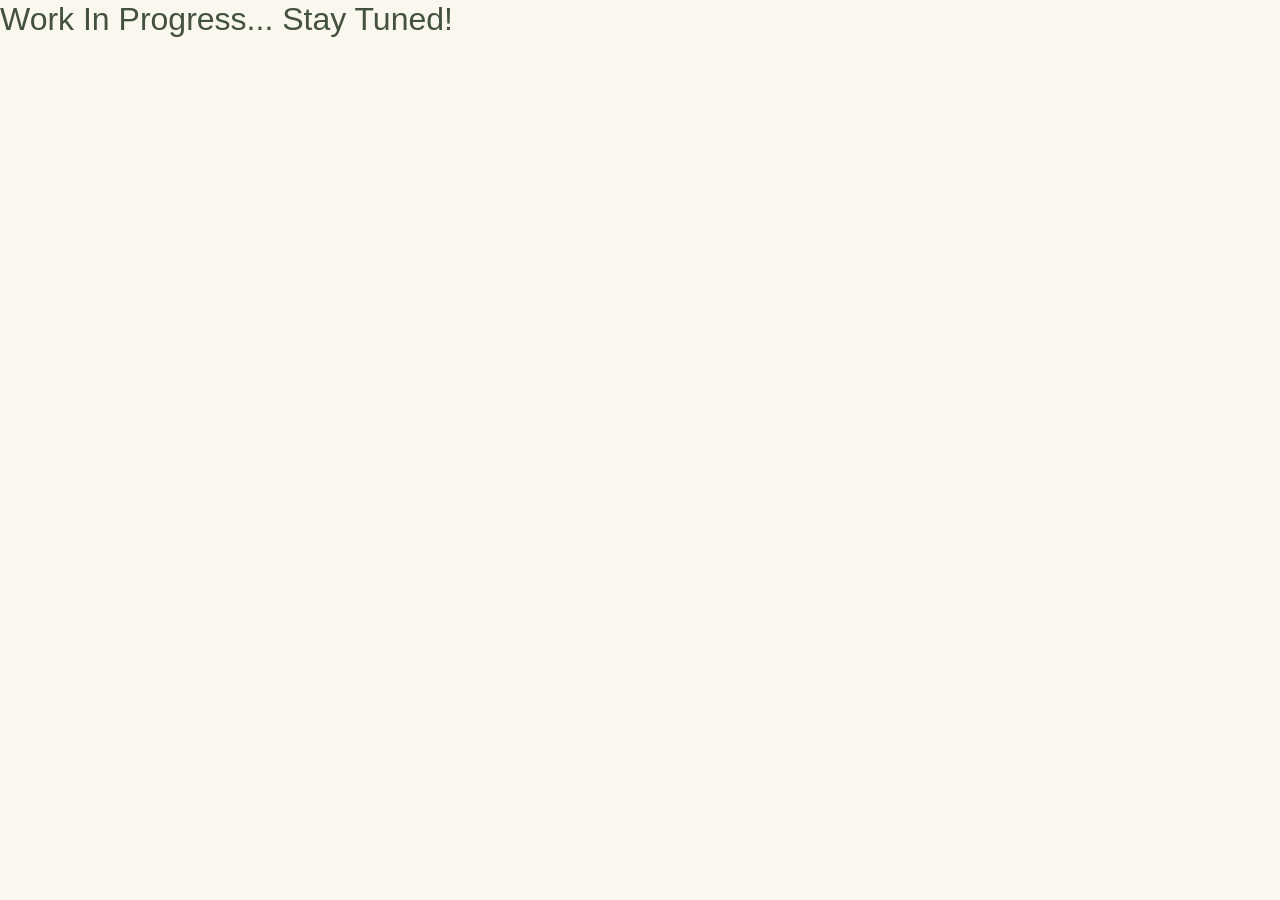
==== nfc-hairclip.html @ beda36d9 "Add files via upload" ====
<!DOCTYPE html>
<html lang="en">
<head>
    <meta charset="UTF-8">
    <meta name="viewport" content="width=device-width, initial-scale=1.0">
    <meta name="description" content="I designed an NFC hairclip that links people to this website!">
    <title>Lily | NFC Hairclip Project</title>

    <link rel="stylesheet" href="style.css">
</head>

<body>
    <h1> Work In Progress... Stay Tuned!</h1>
</body>
</html>
---- style.css ----
/* Colours and fonts */

:root {
    --cream: #FAF7EE;
    --butter: #F3E7A8;
    --sage: #DCE6D1;
    --pink: #F0D7D3;
    --lilac: #E4DDF0;
    --blue: #D5E7E5;
    --olive: #43513F;
    --text: #373B32;
    --white: #FFFEFA;

    --font-heading: "Lemon Days", sans-serif;
    --font-rounded: "Quicksand", sans-serif;
    --font-body: "Quicksand", sans-serif;
}

/* Basic */
.section h2 {
    font-size: clamp(2rem, 3vw, 2.6rem);
    margin-bottom: 24px;
    line-height: 1.2;
}

* {
    box-sizing: border-box;
    margin: 0;
    padding: 0;
}

html {
    scroll-behavior: smooth;
    scroll-padding-top: 90px;
}

body {
    background: var(--cream);
    color: var(--text);
    font-family: var(--font-body);
    font-size: 16px;
    line-height: 1.7;
}

a {
    color: inherit;
    text-decoration: none;
}


h1,
h2,
h3 {
    line-height: 1.2;
    color: var(--olive);
}

h1,
h2 {
    font-family: var(--font-heading);
    font-weight: normal;
}

h3,
nav,
.button,
.eyebrow {
    font-family: var(--font-rounded);
    font-weight: 700;
}

/* Navigation */

.site-header {
    position: sticky;
    top: 0;
    z-index: 10;

    display: flex;
    align-items: center;
    justify-content: space-between;
    gap: 24px;

    padding: 18px 7%;
    background: rgba(250, 247, 238, 0.94);
    border-bottom: 1px solid rgba(67, 81, 63, 0.1);
    backdrop-filter: blur(12px);
}

.logo {
    color: var(--olive);
    font-size: 1.45rem;
    font-weight: 700;
    letter-spacing: -0.5px;
}

.logo span {
    color: #ffe176;
}

nav {
    display: flex;
    flex-wrap: wrap;
    gap: 24px;
    font-size: 0.9rem;
}

nav a {
    transition: color 0.2s ease;
}

nav a:hover {
    color: #927A30;
}

/* Full-width main sections */

.section {
    width: 100%;
    margin: 0;
    padding: clamp(44px, 6vw, 76px)
             max(6%, calc((100% - 1120px) / 2));
    border-radius: 0;
    scroll-margin-top: 100px;
}

/* Hero */

.hero {
    min-height: 520px;

    display: grid;
    grid-template-columns: 1.2fr 0.8fr;
    align-items: center;
    gap: 48px;

    background: var(--sage);
    border-radius: 0;
}

.hero-text h1 {
    font-size: clamp(2.8rem, 6vw, 5rem);
    margin: 12px 0 20px;
}

.hero-text > p:not(.eyebrow) {
    margin-bottom: 28px;
}

.eyebrow {
    font-size: 0.76rem;
    letter-spacing: 1.8px;
    text-transform: uppercase;
    margin-bottom: 14px;
}


/* photo of me  */

.hero-photo {
    width: min(100%, 320px);
    aspect-ratio: 1 / 1;
    justify-self: center;
    overflow: hidden;
    border-radius: 43% 57% 49% 51% / 48% 42% 58% 52%;
    background: var(--butter);
    box-shadow: 6px 6px 0 rgba(53, 70, 50, 0.12);
    transform: rotate(-2deg);
}

.hero-photo img {
    display: block;
    width: 100%;
    height: 100%;
    object-fit: cover;
    object-position: center;
    transform: rotate(2deg) scale(1.06);
}

@media (max-width: 760px) {
    .hero-photo {
        width: min(65%, 220px);
    }
}



/* Buttons */

.button {
    display: inline-flex;
    align-items: center;
    justify-content: center;

    padding: 12px 23px;
    border-radius: 100px;

    background: var(--olive);
    color: var(--white);

    transition: transform 0.2s ease,
                background 0.2s ease;
}

.button:hover {
    transform: translateY(-3px);
    background: #596C51;
}


/* About  */

.about {
    background: var(--pink);
}

/* Education */

.education {
    background: var(--lilac);
}

/* Experience */

.experience {
    background: var(--butter);
}

/* Projects */

.projects {
    background: var(--blue);
}

.project-grid {
    display: grid;
    grid-template-columns: repeat(2, minmax(0, 1fr));
    gap: 20px;
}

/* content bubbles */

.content-card {
    position: relative;
    padding: 26px;

    background: var(--white);
    border: none;

    border-radius: 38px 48px 34px 44px /
                   32px 38px 46px 36px;

    box-shadow: 0 5px 18px rgba(67, 81, 63, 0.045);

    transition: transform 0.2s ease,
                box-shadow 0.2s ease;
}

.content-card:hover {
    transform: translateY(-2px);
    box-shadow: 0 8px 22px rgba(67, 81, 63, 0.08);
}

.content-card h3 {
    margin: 8px 0 12px;
    font-size: 1.2rem;
}

.project-number {
    font-size: 0.72rem;
    font-weight: 700;
    letter-spacing: 1px;
}

/* Education and experience bubble spacing */

.education-list,
.experience-list {
    display: flex;
    flex-direction: column;
    gap: 14px;
}

/* CV */

.cv-download {
    margin-top: 24px;
    text-align: center;
}

.cv-download p {
    margin: 0 auto 14px;
}

.cv-download .button {
    display: inline-flex;
    justify-content: center;
    align-items: center;
}

/* Contact */

.contact {
    text-align: center;
    background: var(--sage);
}

.contact p {
    margin-left: auto;
    margin-right: auto;
}

.contact a {
    color: inherit;
    text-decoration: underline;
    text-decoration-color: #b6a15c;
    text-underline-offset: 4px;

    transition: color 0.2s ease;
}

.contact a:hover {
    color: #927A30;
}


/* 14. Responsive layout */

@media (max-width: 760px) {
    .site-header {
        align-items: flex-start;
        flex-direction: column;
        padding: 16px 6%;
    }

    nav {
        gap: 12px 18px;
        font-size: 0.82rem;
    }

    .section {
        width: 100%;
        margin: 0;
        padding: 40px 6%;
        border-radius: 0;
    }

    .hero {
        grid-template-columns: 1fr;
        gap: 28px;
    }

    .photo-placeholder {
        min-height: 240px;
    }

    .project-grid {
        grid-template-columns: 1fr;
    }

    .content-card {
        padding: 22px;
    }
}

@media (prefers-reduced-motion: reduce) {
    html {
        scroll-behavior: auto;
    }

    *,
    *::before,
    *::after {
        transition-duration: 0.01ms !important;
        animation-duration: 0.01ms !important;
        animation-iteration-count: 1 !important;
    }
}

/* waves SVG code */

.section {
    position: relative;
    overflow: visible;
    isolation: isolate;
}

.hero,
.about,
.education,
.experience,
.projects {
    padding-bottom: calc(clamp(44px, 6vw, 76px) + 38px);
}

.section-wave {
    position: absolute;
    z-index: 2;
    bottom: -1px;
    left: 0;
    width: 100%;
    height: 45px;
    line-height: 0;
    pointer-events: none;
}

.section-wave svg {
    display: block;
    width: 100%;
    height: 100%;
}

/* photo on small screens */
@media (min-width: 761px) {
    .hero-photo {
        display: none;
    }
}

/* Smaller screens: show the photo between the eyebrow and heading */

/* Desktop layout */
.hero {
    display: grid;
    grid-template-columns: 1fr 1fr;
    align-items: center;
    gap: 40px;
}

.hero-photo {
    display: block;
}

/* Mobile layout */
@media (max-width: 760px) {
    .hero {
        grid-template-columns: 1fr;
        gap: 0;
    }

    .hero-text {
        display: contents;
    }

    .hero-text .eyebrow {
        grid-row: 1;
    }

    .hero-photo {
        grid-row: 2;
        width: min(65%, 220px);
        margin: 8px 0 18px;
        justify-self: start;
    }

    .hero-text h1 {
        grid-row: 3;
        margin-top: 0;
    }

    .hero-text > p:not(.eyebrow) {
        grid-row: 4;
    }

    .hero-text .button {
        grid-row: 5;
        justify-self: start;
    }
}
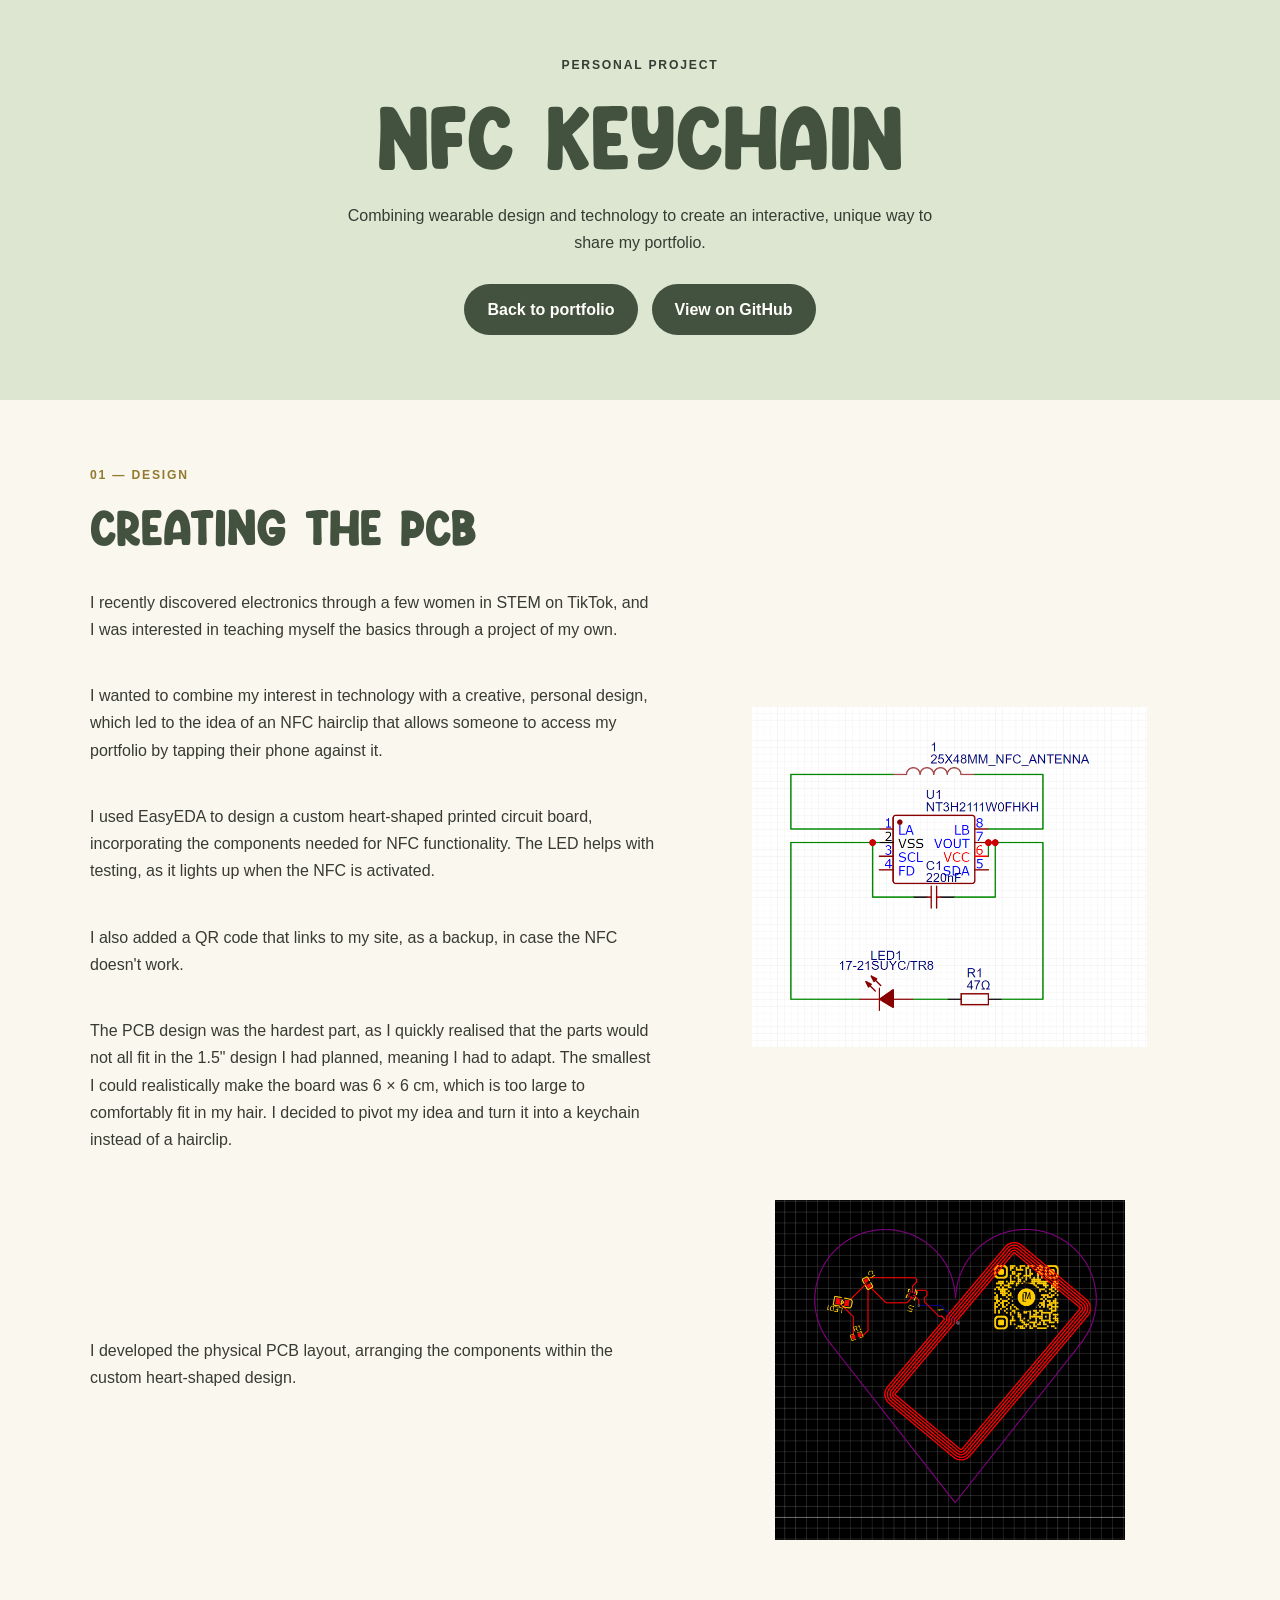
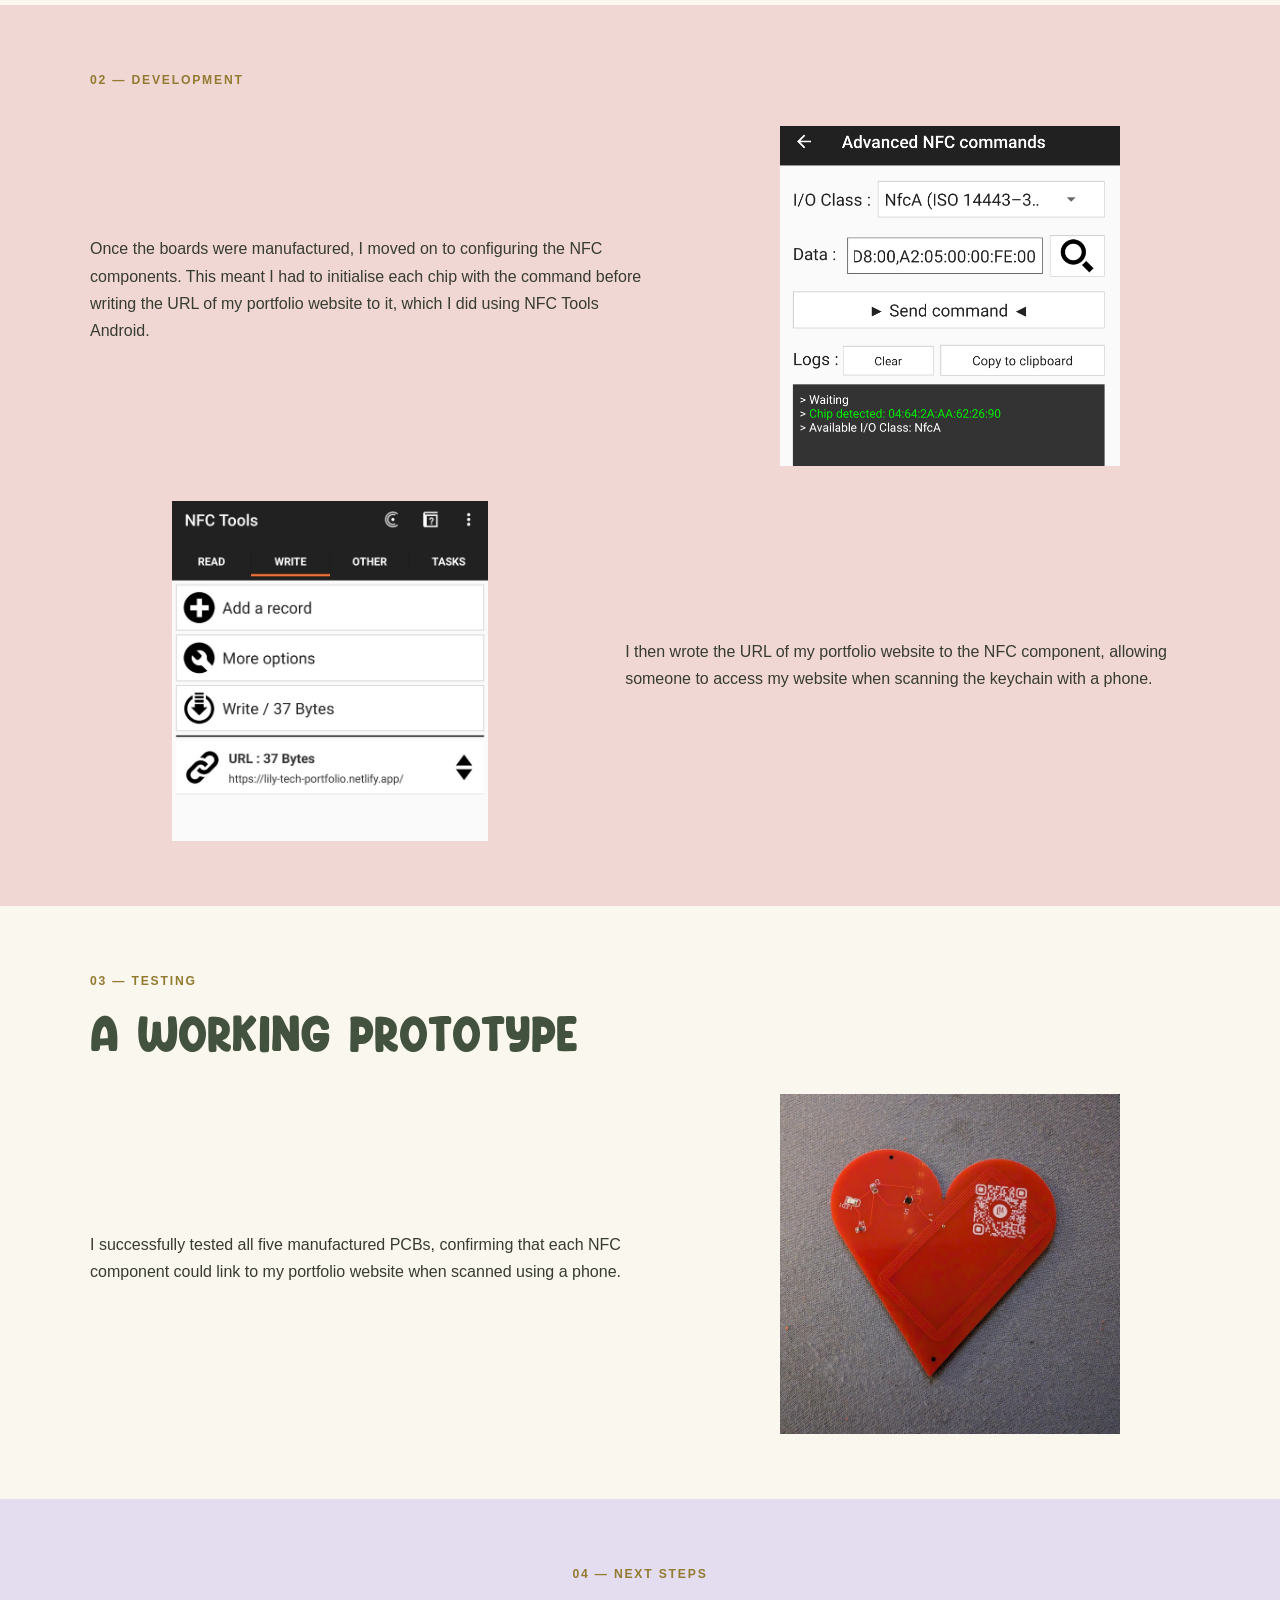
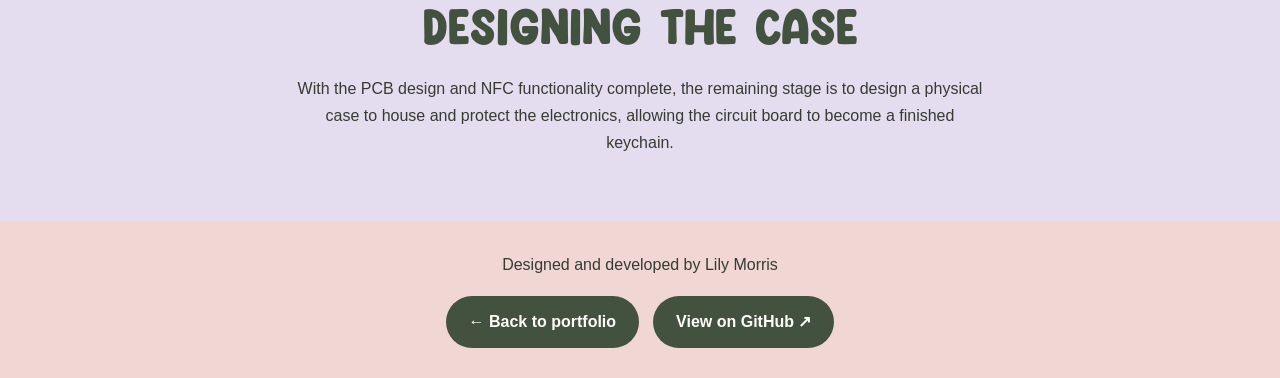
==== commit 609bc403: "Update nfc-hairclip.html" ====
--- a/nfc-hairclip.html
+++ b/nfc-hairclip.html
@@ -3,13 +3,182 @@
 <head>
     <meta charset="UTF-8">
     <meta name="viewport" content="width=device-width, initial-scale=1.0">
-    <meta name="description" content="I designed an NFC hairclip that links people to this website!">
-    <title>Lily | NFC Hairclip Project</title>
+    <meta name="description" content="A wearable NFC keychain project combining PCB design, NFC technology and creative development.">
+    <title>Lily | NFC Keychain Project</title>
 
     <link rel="stylesheet" href="style.css">
 </head>
 
 <body>
-    <h1> Work In Progress... Stay Tuned!</h1>
+
+    <header class="project-header">
+        <p class="eyebrow">PERSONAL PROJECT</p>
+        <h1>NFC Keychain</h1>
+
+        <p>
+            Combining wearable design and technology to create
+            an interactive, unique way to share my portfolio.
+        </p>
+
+        <div class="project-actions">
+            <a href="index.html" class="button">Back to portfolio</a>
+
+            <a href="https://github.com/LilySky22/LilyPortfolio/tree/main"
+               class="button"
+               target="_blank"
+               rel="noopener noreferrer">
+                View on GitHub
+            </a>
+        </div>
+    </header>
+
+    <main>
+
+        <section class="project-section">
+            <p class="eyebrow">01 — DESIGN</p>
+            <h2>Creating the PCB</h2>
+
+            <div class="project-content-row">
+                <div>
+                    <p>
+                        I recently discovered electronics through a few
+                        women in STEM on TikTok, and I was interested in
+                        teaching myself the basics through a project of my own.
+                    </p>
+                    <br>
+                    <p>
+                        I wanted to combine my interest in technology with
+                        a creative, personal design, which led to the idea
+                        of an NFC hairclip that allows someone to
+                        access my portfolio by tapping their phone against it.
+                    </p>
+                    <br>
+                    <p>
+                        I used EasyEDA to design a custom heart-shaped
+                        printed circuit board, incorporating the components
+                        needed for NFC functionality. The LED helps with testing,
+                        as it lights up when the NFC is activated.
+                    </p>
+                    <br>
+                    <p>
+                        I also added a QR code that links to my site, as a backup,
+                        in case the NFC doesn't work.
+                    </p>
+                    <br>
+                    <p>
+                        The PCB design was the hardest part, as I quickly realised
+                        that the parts would not all fit in the 1.5" design I had
+                        planned, meaning I had to adapt. The smallest I could realistically
+                        make the board was 6 × 6 cm, which is too large to comfortably fit in
+                        my hair. I decided to pivot my idea and turn it into a keychain
+                        instead of a hairclip.
+                    </p>
+                </div>
+
+                <div class="project-image">
+                    <img src="photos/EasyEDASchematic.png" alt="Circuit schematic designed in EasyEDA">
+                </div>
+            </div>
+
+            <div class="project-content-row">
+                <div>
+                    <p>
+                        I developed the physical PCB layout, arranging
+                        the components within the custom heart-shaped design.
+                    </p>
+                </div>
+
+                <div class="project-image">
+                    <img src="photos/EasyEDAPCB.png"
+                         alt="Custom heart-shaped PCB layout in EasyEDA">
+                </div>
+            </div>
+        </section>
+
+        <section class="project-section">
+            <p class="eyebrow">02 — DEVELOPMENT</p>
+
+            <div class="project-content-row">
+                <div>
+                    <p>
+                        Once the boards were manufactured, I moved on
+                        to configuring the NFC components. This meant
+                        I had to initialise each chip with the command
+                        before writing the URL of my portfolio website to it,
+                        which I did using NFC Tools Android.
+                    </p>
+                </div>
+
+                <div class="project-image">
+                    <img src="photos/NFCInitial.png"
+                         alt="Initialising the NFC component">
+                </div>
+            </div>
+
+            <div class="project-content-row">
+                <div>
+                    <p>
+                        I then wrote the URL of my portfolio website
+                        to the NFC component, allowing someone to access
+                        my website when scanning the keychain with a phone.
+                    </p>
+                </div>
+
+                <div class="project-image">
+                    <img src="photos/NFCWrite.jpeg"
+                         alt="Writing the portfolio website URL to the NFC">
+                </div>
+            </div>
+        </section>
+
+        <section class="project-section">
+            <p class="eyebrow">03 — TESTING</p>
+            <h2>A Working Prototype</h2>
+
+            <div class="project-content-row">
+                <div>
+                    <p>
+                        I successfully tested all five manufactured PCBs,
+                        confirming that each NFC component could link
+                        to my portfolio website when scanned using a phone.
+                    </p>
+                </div>
+
+                <div class="project-image">
+                    <img src="photos/PhysicalBoard.jpeg"
+                         alt="Physical manufactured NFC PCB">
+                </div>
+            </div>
+        </section>
+
+        <section class="project-section">
+            <p class="eyebrow">04 — NEXT STEPS</p>
+            <h2>Designing the Case</h2>
+
+            <p>
+                With the PCB design and NFC functionality complete,
+                the remaining stage is to design a physical case
+                to house and protect the electronics, allowing
+                the circuit board to become a finished keychain.
+            </p>
+        </section>
+
+    </main>
+
+    <footer class="project-footer">
+        <p>Designed and developed by Lily Morris</p>
+
+        <div class="project-actions">
+            <a href="index.html" class="button">← Back to portfolio</a>
+
+            <a href="https://github.com/LilySky22/LilyPortfolio/tree/main"
+               class="button"
+               target="_blank"
+               rel="noopener noreferrer">
+                View on GitHub ↗
+            </a>
+        </div>
+    </footer>
+
 </body>
-</html>+</html>
--- a/style.css
+++ b/style.css
@@ -17,12 +17,16 @@
     --font-body: "Quicksand", sans-serif;
 }
 
+/* Custom font */
+
+@font-face {
+    font-family: "Lemon Days";
+    src: url("fonts/Lemon Days.ttf") format("truetype");
+    font-weight: normal;
+    font-style: normal;
+}
+
 /* Basic */
-.section h2 {
-    font-size: clamp(2rem, 3vw, 2.6rem);
-    margin-bottom: 24px;
-    line-height: 1.2;
-}
 
 * {
     box-sizing: border-box;
@@ -48,7 +52,6 @@
     text-decoration: none;
 }
 
-
 h1,
 h2,
 h3 {
@@ -68,6 +71,12 @@
 .eyebrow {
     font-family: var(--font-rounded);
     font-weight: 700;
+}
+
+.section h2 {
+    font-size: clamp(2rem, 3vw, 2.6rem);
+    margin-bottom: 24px;
+    line-height: 1.2;
 }
 
 /* Navigation */
@@ -131,9 +140,9 @@
     min-height: 520px;
 
     display: grid;
-    grid-template-columns: 1.2fr 0.8fr;
+    grid-template-columns: 1fr 1fr;
     align-items: center;
-    gap: 48px;
+    gap: 40px;
 
     background: var(--sage);
     border-radius: 0;
@@ -155,10 +164,10 @@
     margin-bottom: 14px;
 }
 
-
-/* photo of me  */
+/* Photo of me */
 
 .hero-photo {
+    display: block;
     width: min(100%, 320px);
     aspect-ratio: 1 / 1;
     justify-self: center;
@@ -178,14 +187,6 @@
     transform: rotate(2deg) scale(1.06);
 }
 
-@media (max-width: 760px) {
-    .hero-photo {
-        width: min(65%, 220px);
-    }
-}
-
-
-
 /* Buttons */
 
 .button {
@@ -208,8 +209,7 @@
     background: #596C51;
 }
 
-
-/* About  */
+/* About */
 
 .about {
     background: var(--pink);
@@ -239,7 +239,42 @@
     gap: 20px;
 }
 
-/* content bubbles */
+/* Achievements */
+
+.achievements {
+    background: var(--sage);
+}
+
+.achievement-intro {
+    max-width: 650px;
+    margin-bottom: 28px;
+}
+
+.achievement-grid {
+    display: grid;
+    grid-template-columns: repeat(2, minmax(0, 1fr));
+    gap: 20px;
+}
+
+/* Individual achievement cards */
+
+.achievement-card {
+    padding: 26px;
+    background: var(--white);
+    border-radius: 38px 48px 34px 44px /
+                   32px 38px 46px 36px;
+    box-shadow: 0 5px 18px rgba(67, 81, 63, 0.045);
+}
+
+.achievement-card h3 {
+    margin-bottom: 10px;
+}
+
+.achievement-card p {
+    font-size: 0.95rem;
+}
+
+/* Content bubbles */
 
 .content-card {
     position: relative;
@@ -303,7 +338,7 @@
 
 .contact {
     text-align: center;
-    background: var(--sage);
+    background: var(--pink);
 }
 
 .contact p {
@@ -324,8 +359,7 @@
     color: #927A30;
 }
 
-
-/* 14. Responsive layout */
+/* Responsive layout */
 
 @media (max-width: 760px) {
     .site-header {
@@ -348,21 +382,53 @@
 
     .hero {
         grid-template-columns: 1fr;
-        gap: 28px;
+        gap: 0;
+    }
+
+    .hero-text {
+        display: contents;
+    }
+
+    .hero-text .eyebrow {
+        grid-row: 1;
+    }
+
+    .hero-photo {
+        grid-row: 2;
+        width: min(65%, 220px);
+        margin: 8px 0 18px;
+        justify-self: start;
+    }
+
+    .hero-text h1 {
+        grid-row: 3;
+        margin-top: 0;
+    }
+
+    .hero-text > p:not(.eyebrow) {
+        grid-row: 4;
+    }
+
+    .hero-text .button {
+        grid-row: 5;
+        justify-self: start;
+    }
+
+    .project-grid,
+    .achievement-grid {
+        grid-template-columns: 1fr;
+    }
+
+    .content-card {
+        padding: 22px;
     }
 
     .photo-placeholder {
         min-height: 240px;
     }
-
-    .project-grid {
-        grid-template-columns: 1fr;
-    }
-
-    .content-card {
-        padding: 22px;
-    }
-}
+}
+
+/* Reduced motion */
 
 @media (prefers-reduced-motion: reduce) {
     html {
@@ -378,7 +444,7 @@
     }
 }
 
-/* waves SVG code */
+/* Waves SVG code */
 
 .section {
     position: relative;
@@ -390,7 +456,8 @@
 .about,
 .education,
 .experience,
-.projects {
+.projects,
+.achievements {
     padding-bottom: calc(clamp(44px, 6vw, 76px) + 38px);
 }
 
@@ -411,60 +478,199 @@
     height: 100%;
 }
 
-/* photo on small screens */
-@media (min-width: 761px) {
-    .hero-photo {
-        display: none;
-    }
-}
-
-/* Smaller screens: show the photo between the eyebrow and heading */
-
-/* Desktop layout */
-.hero {
+/* NFC PROJECT PAGE */
+
+.project-header {
+    position: relative;
+    padding: 55px 7% 65px;
+    background: var(--sage);
+    text-align: center;
+}
+
+.project-header h1 {
+    font-size: clamp(3rem, 7vw, 5rem);
+    margin: 12px 0 18px;
+}
+
+.project-header > p:not(.eyebrow) {
+    max-width: 600px;
+    margin: 0 auto;
+}
+
+.project-header .eyebrow {
+    margin-bottom: 10px;
+}
+
+/* Project Buttons */
+
+.project-actions {
+    display: flex;
+    justify-content: center;
+    flex-wrap: wrap;
+    gap: 14px;
+    margin-top: 28px;
+}
+
+.project-actions .button {
+    display: inline-flex;
+    align-items: center;
+    justify-content: center;
+}
+
+/* Project Sections */
+
+.project-section {
+    width: 100%;
+    max-width: none;
+    margin: 0;
+    padding: 65px max(7%, calc((100% - 1100px) / 2));
+    border-radius: 0;
+    box-shadow: none;
+}
+
+/* Alternating backgrounds */
+
+.project-section:nth-child(odd) {
+    background: var(--cream);
+}
+
+.project-section:nth-child(even) {
+    background: var(--white);
+}
+
+.project-section:nth-child(2) {
+    background: var(--pink);
+}
+
+.project-section:nth-child(3) {
+    background: var(--cream);
+}
+
+.project-section:nth-child(4) {
+    background: var(--blue);
+}
+
+.project-section:last-child {
+    background: var(--lilac);
+}
+
+.project-section h2 {
+    font-size: clamp(2rem, 4vw, 2.8rem);
+    margin-bottom: 22px;
+}
+
+.project-section .eyebrow {
+    color: #927A30;
+}
+
+/* Text and Images */
+
+.project-content-row {
     display: grid;
-    grid-template-columns: 1fr 1fr;
+    grid-template-columns: 1fr minmax(250px, 0.85fr);
     align-items: center;
-    gap: 40px;
-}
-
-.hero-photo {
+    gap: 55px;
+    margin-top: 35px;
+}
+
+.project-content-row p {
+    margin-bottom: 12px;
+}
+
+/* Alternate image positioning */
+
+.project-section:nth-child(2) .project-content-row:nth-of-type(even) {
+    grid-template-columns: minmax(250px, 0.85fr) 1fr;
+}
+
+.project-section:nth-child(2) .project-content-row:nth-of-type(even) .project-image {
+    order: -1;
+}
+
+/* Project Images */
+
+.project-image {
+    text-align: center;
+}
+
+.project-image img {
     display: block;
-}
-
-/* Mobile layout */
+    width: 100%;
+    max-width: 430px;
+    max-height: 340px;
+    margin: 0 auto;
+
+    object-fit: contain;
+    border-radius: 4px;
+    background: transparent;
+}
+
+.project-image p {
+    margin-top: 12px;
+    font-size: 0.9rem;
+    color: var(--olive);
+}
+
+/* Next Steps */
+
+.project-section:last-child {
+    text-align: center;
+}
+
+.project-section:last-child p:last-child {
+    max-width: 700px;
+    margin: 0 auto;
+}
+
+/* Footer */
+
+.project-footer {
+    padding: 30px 7%;
+    background: var(--pink);
+    text-align: center;
+}
+
+.project-footer p {
+    margin-bottom: 8px;
+}
+
+/* Responsive Layout */
+
 @media (max-width: 760px) {
-    .hero {
+    .project-header {
+        padding: 40px 6% 50px;
+    }
+
+    .project-section {
+        padding: 45px 7%;
+    }
+
+    .project-content-row,
+    .project-section:nth-child(2) .project-content-row:nth-of-type(even) {
         grid-template-columns: 1fr;
-        gap: 0;
-    }
-
-    .hero-text {
-        display: contents;
-    }
-
-    .hero-text .eyebrow {
-        grid-row: 1;
-    }
-
-    .hero-photo {
-        grid-row: 2;
-        width: min(65%, 220px);
-        margin: 8px 0 18px;
-        justify-self: start;
-    }
-
-    .hero-text h1 {
-        grid-row: 3;
-        margin-top: 0;
-    }
-
-    .hero-text > p:not(.eyebrow) {
-        grid-row: 4;
-    }
-
-    .hero-text .button {
-        grid-row: 5;
-        justify-self: start;
-    }
-}
+        gap: 22px;
+    }
+
+    .project-section:nth-child(2) .project-content-row:nth-of-type(even) .project-image {
+        order: 0;
+    }
+
+    .project-image img {
+        max-width: 100%;
+        max-height: 280px;
+    }
+
+    .project-footer {
+        padding: 30px 6%;
+    }
+}
+/* Bottom Project Buttons */
+
+.project-actions-bottom {
+    padding: 35px 7%;
+    margin: 0;
+    background: var(--cream);
+}
+.project-footer .project-actions {
+    margin-top: 18px;
+}
